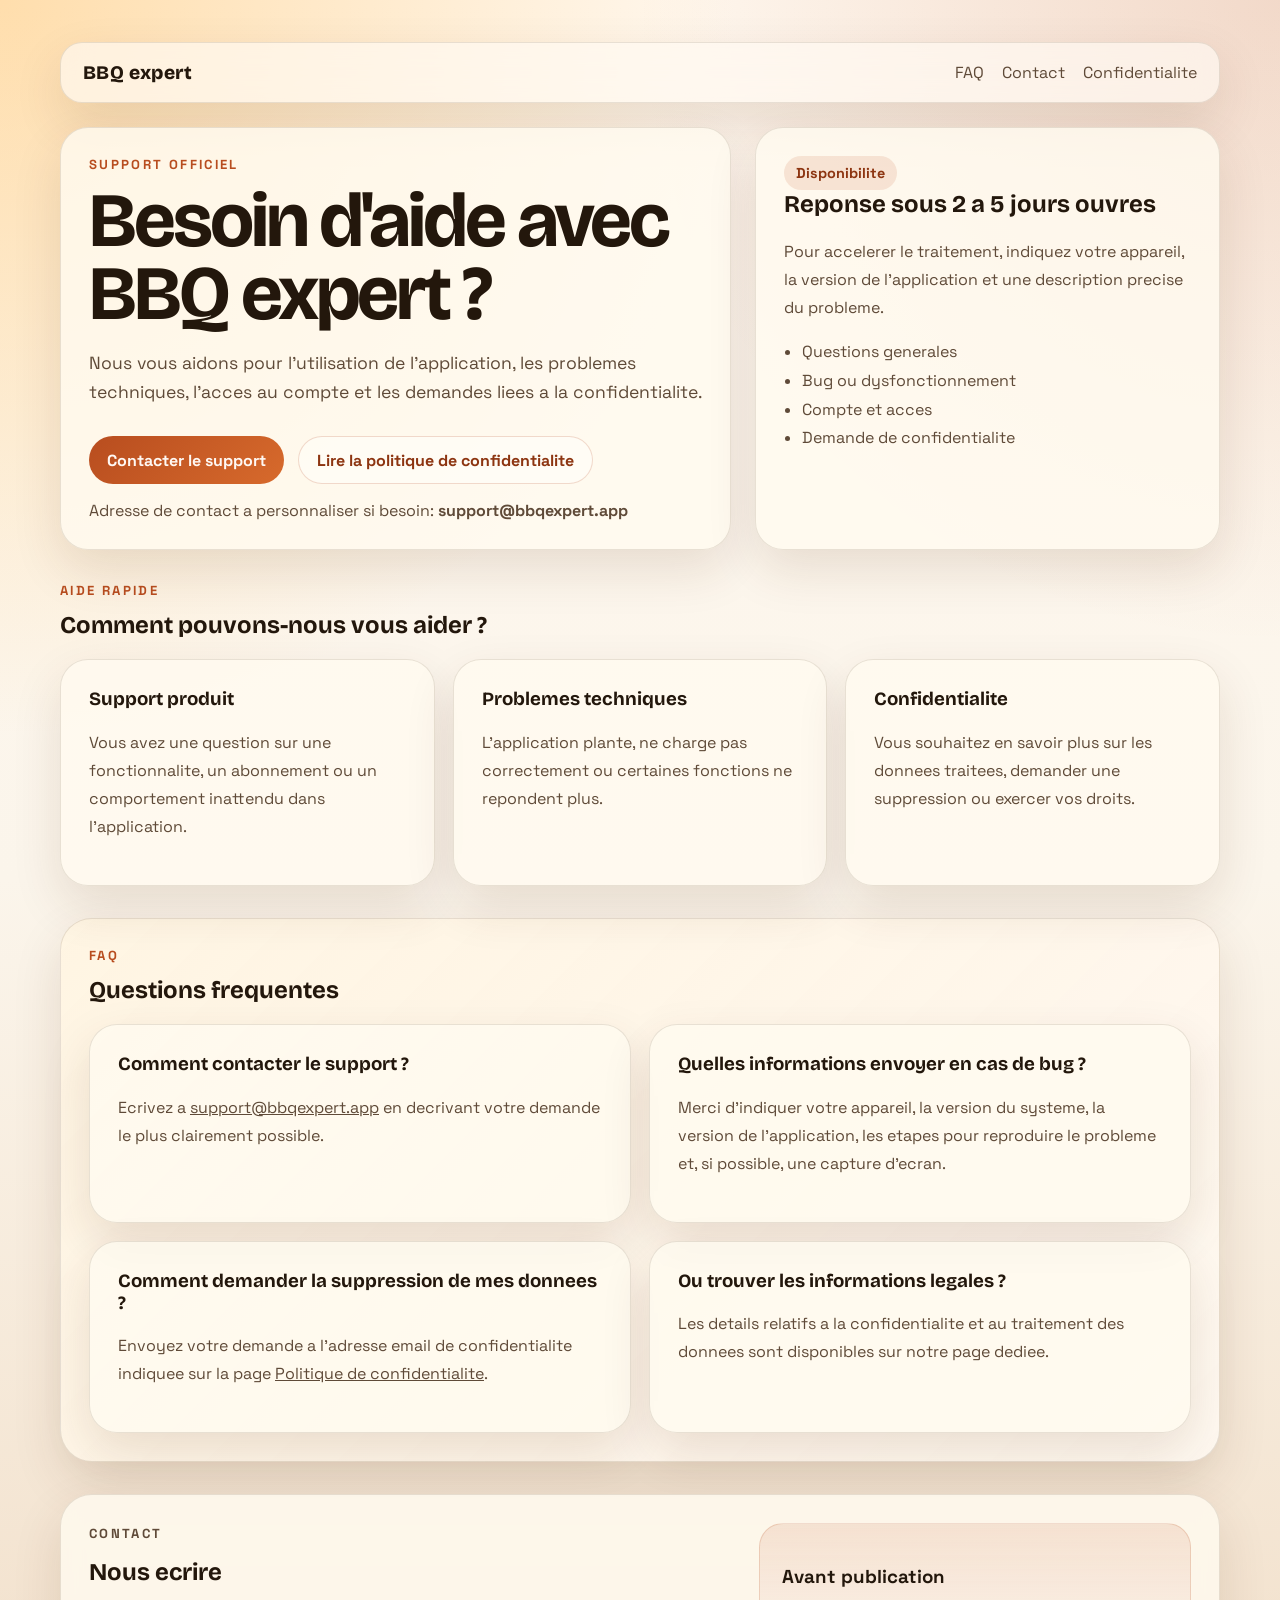
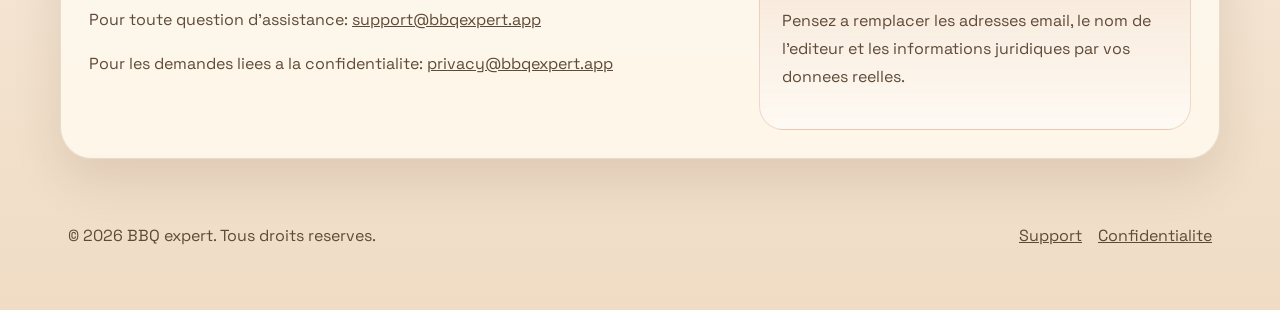
==== index.html @ 15db12ca "Initial BBQ expert support site" ====
<!DOCTYPE html>
<html lang="fr">
  <head>
    <meta charset="UTF-8" />
    <meta name="viewport" content="width=device-width, initial-scale=1.0" />
    <title>BBQ expert | Support</title>
    <meta
      name="description"
      content="Centre de support officiel de BBQ expert. Retrouvez l'aide, les questions fréquentes et les contacts utiles."
    />
    <link rel="preconnect" href="https://fonts.googleapis.com" />
    <link rel="preconnect" href="https://fonts.gstatic.com" crossorigin />
    <link
      href="https://fonts.googleapis.com/css2?family=Bricolage+Grotesque:wght@400;500;700;800&family=Space+Grotesk:wght@400;500;700&display=swap"
      rel="stylesheet"
    />
    <link rel="stylesheet" href="assets/styles.css" />
  </head>
  <body>
    <div class="site-shell">
      <header class="hero">
        <nav class="topbar">
          <a class="brand" href="index.html">BBQ expert</a>
          <div class="nav-links">
            <a href="#faq">FAQ</a>
            <a href="#contact">Contact</a>
            <a href="privacy.html">Confidentialite</a>
          </div>
        </nav>

        <div class="hero-grid">
          <section class="hero-copy">
            <p class="eyebrow">Support officiel</p>
            <h1>Besoin d'aide avec BBQ expert ?</h1>
            <p class="lead">
              Nous vous aidons pour l'utilisation de l'application, les problemes
              techniques, l'acces au compte et les demandes liees a la
              confidentialite.
            </p>
            <div class="hero-actions">
              <a class="button button-primary" href="mailto:support@bbqexpert.app"
                >Contacter le support</a
              >
              <a class="button button-secondary" href="privacy.html"
                >Lire la politique de confidentialite</a
              >
            </div>
            <p class="meta-note">
              Adresse de contact a personnaliser si besoin:
              <strong>support@bbqexpert.app</strong>
            </p>
          </section>

          <aside class="hero-card">
            <div class="card-badge">Disponibilite</div>
            <h2>Reponse sous 2 a 5 jours ouvres</h2>
            <p>
              Pour accelerer le traitement, indiquez votre appareil, la version
              de l'application et une description precise du probleme.
            </p>
            <ul class="check-list">
              <li>Questions generales</li>
              <li>Bug ou dysfonctionnement</li>
              <li>Compte et acces</li>
              <li>Demande de confidentialite</li>
            </ul>
          </aside>
        </div>
      </header>

      <main>
        <section class="section">
          <div class="section-heading">
            <p class="eyebrow">Aide rapide</p>
            <h2>Comment pouvons-nous vous aider ?</h2>
          </div>

          <div class="support-grid">
            <article class="info-card">
              <h3>Support produit</h3>
              <p>
                Vous avez une question sur une fonctionnalite, un abonnement ou
                un comportement inattendu dans l'application.
              </p>
            </article>
            <article class="info-card">
              <h3>Problemes techniques</h3>
              <p>
                L'application plante, ne charge pas correctement ou certaines
                fonctions ne repondent plus.
              </p>
            </article>
            <article class="info-card">
              <h3>Confidentialite</h3>
              <p>
                Vous souhaitez en savoir plus sur les donnees traitees, demander
                une suppression ou exercer vos droits.
              </p>
            </article>
          </div>
        </section>

        <section class="section section-accent" id="faq">
          <div class="section-heading">
            <p class="eyebrow">FAQ</p>
            <h2>Questions frequentes</h2>
          </div>

          <div class="faq-list">
            <article class="faq-item">
              <h3>Comment contacter le support ?</h3>
              <p>
                Ecrivez a
                <a href="mailto:support@bbqexpert.app">support@bbqexpert.app</a>
                en decrivant votre demande le plus clairement possible.
              </p>
            </article>
            <article class="faq-item">
              <h3>Quelles informations envoyer en cas de bug ?</h3>
              <p>
                Merci d'indiquer votre appareil, la version du systeme,
                la version de l'application, les etapes pour reproduire le
                probleme et, si possible, une capture d'ecran.
              </p>
            </article>
            <article class="faq-item">
              <h3>Comment demander la suppression de mes donnees ?</h3>
              <p>
                Envoyez votre demande a l'adresse email de confidentialite
                indiquee sur la page
                <a href="privacy.html">Politique de confidentialite</a>.
              </p>
            </article>
            <article class="faq-item">
              <h3>Ou trouver les informations legales ?</h3>
              <p>
                Les details relatifs a la confidentialite et au traitement des
                donnees sont disponibles sur notre page dediee.
              </p>
            </article>
          </div>
        </section>

        <section class="section" id="contact">
          <div class="contact-panel">
            <div>
              <p class="eyebrow">Contact</p>
              <h2>Nous ecrire</h2>
              <p>
                Pour toute question d'assistance:
                <a href="mailto:support@bbqexpert.app">support@bbqexpert.app</a>
              </p>
              <p>
                Pour les demandes liees a la confidentialite:
                <a href="mailto:privacy@bbqexpert.app">privacy@bbqexpert.app</a>
              </p>
            </div>
            <div class="contact-card">
              <h3>Avant publication</h3>
              <p>
                Pensez a remplacer les adresses email, le nom de l'editeur et les
                informations juridiques par vos donnees reelles.
              </p>
            </div>
          </div>
        </section>
      </main>

      <footer class="footer">
        <p>© 2026 BBQ expert. Tous droits reserves.</p>
        <div class="footer-links">
          <a href="index.html">Support</a>
          <a href="privacy.html">Confidentialite</a>
        </div>
      </footer>
    </div>
  </body>
</html>
---- assets/styles.css ----
:root {
  --bg: #fbf5eb;
  --bg-soft: #f3e5cf;
  --surface: rgba(255, 250, 240, 0.82);
  --surface-strong: #fffaf2;
  --ink: #23170c;
  --ink-soft: #5f4a38;
  --accent: #b84d1f;
  --accent-strong: #8d3511;
  --line: rgba(70, 42, 20, 0.12);
  --shadow: 0 20px 50px rgba(82, 40, 10, 0.12);
}

* {
  box-sizing: border-box;
}

html {
  scroll-behavior: smooth;
}

body {
  margin: 0;
  min-height: 100vh;
  font-family: "Space Grotesk", sans-serif;
  color: var(--ink);
  background:
    radial-gradient(circle at top left, rgba(255, 190, 92, 0.45), transparent 32%),
    radial-gradient(circle at top right, rgba(184, 77, 31, 0.18), transparent 28%),
    linear-gradient(180deg, #fff8ef 0%, var(--bg) 46%, #f0dcc5 100%);
}

a {
  color: inherit;
}

.site-shell {
  width: min(1160px, calc(100% - 32px));
  margin: 0 auto;
  padding: 24px 0 48px;
}

.topbar {
  display: flex;
  align-items: center;
  justify-content: space-between;
  gap: 20px;
  padding: 18px 22px;
  border: 1px solid var(--line);
  border-radius: 22px;
  background: rgba(255, 250, 242, 0.68);
  backdrop-filter: blur(14px);
  box-shadow: var(--shadow);
}

.brand {
  font-family: "Bricolage Grotesque", sans-serif;
  font-size: 1.2rem;
  font-weight: 800;
  letter-spacing: 0.02em;
  text-decoration: none;
}

.nav-links {
  display: flex;
  flex-wrap: wrap;
  gap: 18px;
}

.nav-links a {
  text-decoration: none;
  color: var(--ink-soft);
}

.hero,
.page-header {
  padding-top: 18px;
}

.hero-grid,
.page-heading,
.policy-layout,
.contact-panel,
.support-grid,
.faq-list {
  animation: rise 0.7s ease both;
}

.hero-grid {
  display: grid;
  grid-template-columns: 1.3fr 0.9fr;
  gap: 24px;
  margin-top: 24px;
}

.hero-copy,
.hero-card,
.page-heading,
.policy-summary,
.policy-block,
.contact-panel,
.info-card,
.faq-item {
  border: 1px solid var(--line);
  background: var(--surface);
  backdrop-filter: blur(10px);
  box-shadow: var(--shadow);
}

.hero-copy,
.hero-card,
.page-heading,
.policy-summary,
.policy-block,
.info-card,
.faq-item {
  border-radius: 28px;
  padding: 28px;
}

.hero-copy h1,
.page-heading h1 {
  margin: 0;
  font-family: "Bricolage Grotesque", sans-serif;
  font-size: clamp(2.7rem, 6vw, 5.5rem);
  line-height: 0.95;
  letter-spacing: -0.04em;
}

.hero-card h2,
.section-heading h2,
.contact-panel h2,
.policy-summary h2,
.policy-block h2 {
  margin-top: 0;
  font-family: "Bricolage Grotesque", sans-serif;
}

.lead {
  max-width: 62ch;
  font-size: 1.1rem;
  line-height: 1.7;
  color: var(--ink-soft);
}

.eyebrow {
  margin: 0 0 12px;
  font-size: 0.82rem;
  font-weight: 700;
  letter-spacing: 0.18em;
  text-transform: uppercase;
  color: var(--accent);
}

.hero-actions {
  display: flex;
  flex-wrap: wrap;
  gap: 14px;
  margin: 28px 0 16px;
}

.button {
  display: inline-flex;
  align-items: center;
  justify-content: center;
  min-height: 48px;
  padding: 0 18px;
  border-radius: 999px;
  text-decoration: none;
  font-weight: 700;
}

.button-primary {
  background: linear-gradient(135deg, var(--accent) 0%, #d76a2c 100%);
  color: #fff8f3;
}

.button-secondary {
  border: 1px solid rgba(184, 77, 31, 0.2);
  background: rgba(255, 255, 255, 0.4);
  color: var(--accent-strong);
}

.meta-note {
  margin: 0;
  color: var(--ink-soft);
}

.card-badge {
  display: inline-flex;
  padding: 8px 12px;
  border-radius: 999px;
  background: rgba(184, 77, 31, 0.12);
  color: var(--accent-strong);
  font-size: 0.9rem;
  font-weight: 700;
}

.check-list {
  padding-left: 18px;
  color: var(--ink-soft);
  line-height: 1.8;
}

.section {
  margin-top: 32px;
}

.section-heading {
  margin-bottom: 18px;
}

.support-grid {
  display: grid;
  grid-template-columns: repeat(3, minmax(0, 1fr));
  gap: 18px;
}

.info-card h3,
.faq-item h3 {
  margin-top: 0;
  font-family: "Bricolage Grotesque", sans-serif;
}

.section-accent {
  padding: 28px;
  border: 1px solid var(--line);
  border-radius: 32px;
  background:
    linear-gradient(135deg, rgba(255, 244, 223, 0.82), rgba(255, 248, 240, 0.92)),
    var(--surface-strong);
  box-shadow: var(--shadow);
}

.faq-list {
  display: grid;
  grid-template-columns: repeat(2, minmax(0, 1fr));
  gap: 18px;
}

.contact-panel {
  display: grid;
  grid-template-columns: 1.2fr 0.8fr;
  gap: 22px;
  padding: 28px;
  border-radius: 32px;
}

.contact-card {
  align-self: stretch;
  padding: 22px;
  border-radius: 24px;
  background: linear-gradient(180deg, rgba(184, 77, 31, 0.12), rgba(255, 255, 255, 0.45));
  border: 1px solid rgba(184, 77, 31, 0.18);
}

.page-heading {
  margin-top: 24px;
}

.policy-layout {
  display: grid;
  grid-template-columns: 320px 1fr;
  gap: 22px;
  margin-top: 28px;
}

.policy-summary {
  align-self: start;
  position: sticky;
  top: 20px;
}

.policy-content {
  display: grid;
  gap: 18px;
}

.policy-block p,
.policy-block li,
.faq-item p,
.info-card p,
.hero-card p,
.contact-panel p {
  color: var(--ink-soft);
  line-height: 1.75;
}

.policy-block ul {
  padding-left: 18px;
}

.footer {
  display: flex;
  align-items: center;
  justify-content: space-between;
  gap: 16px;
  margin-top: 32px;
  padding: 18px 8px 0;
  color: var(--ink-soft);
}

.footer-links {
  display: flex;
  gap: 16px;
}

@keyframes rise {
  from {
    opacity: 0;
    transform: translateY(20px);
  }
  to {
    opacity: 1;
    transform: translateY(0);
  }
}

@media (max-width: 900px) {
  .hero-grid,
  .support-grid,
  .faq-list,
  .contact-panel,
  .policy-layout {
    grid-template-columns: 1fr;
  }

  .policy-summary {
    position: static;
  }
}

@media (max-width: 680px) {
  .site-shell {
    width: min(100% - 20px, 1160px);
    padding-top: 14px;
  }

  .topbar,
  .hero-copy,
  .hero-card,
  .page-heading,
  .policy-summary,
  .policy-block,
  .info-card,
  .faq-item,
  .contact-panel,
  .section-accent {
    border-radius: 22px;
    padding: 22px;
  }

  .topbar,
  .footer {
    flex-direction: column;
    align-items: flex-start;
  }

  .nav-links,
  .footer-links,
  .hero-actions {
    width: 100%;
  }
}
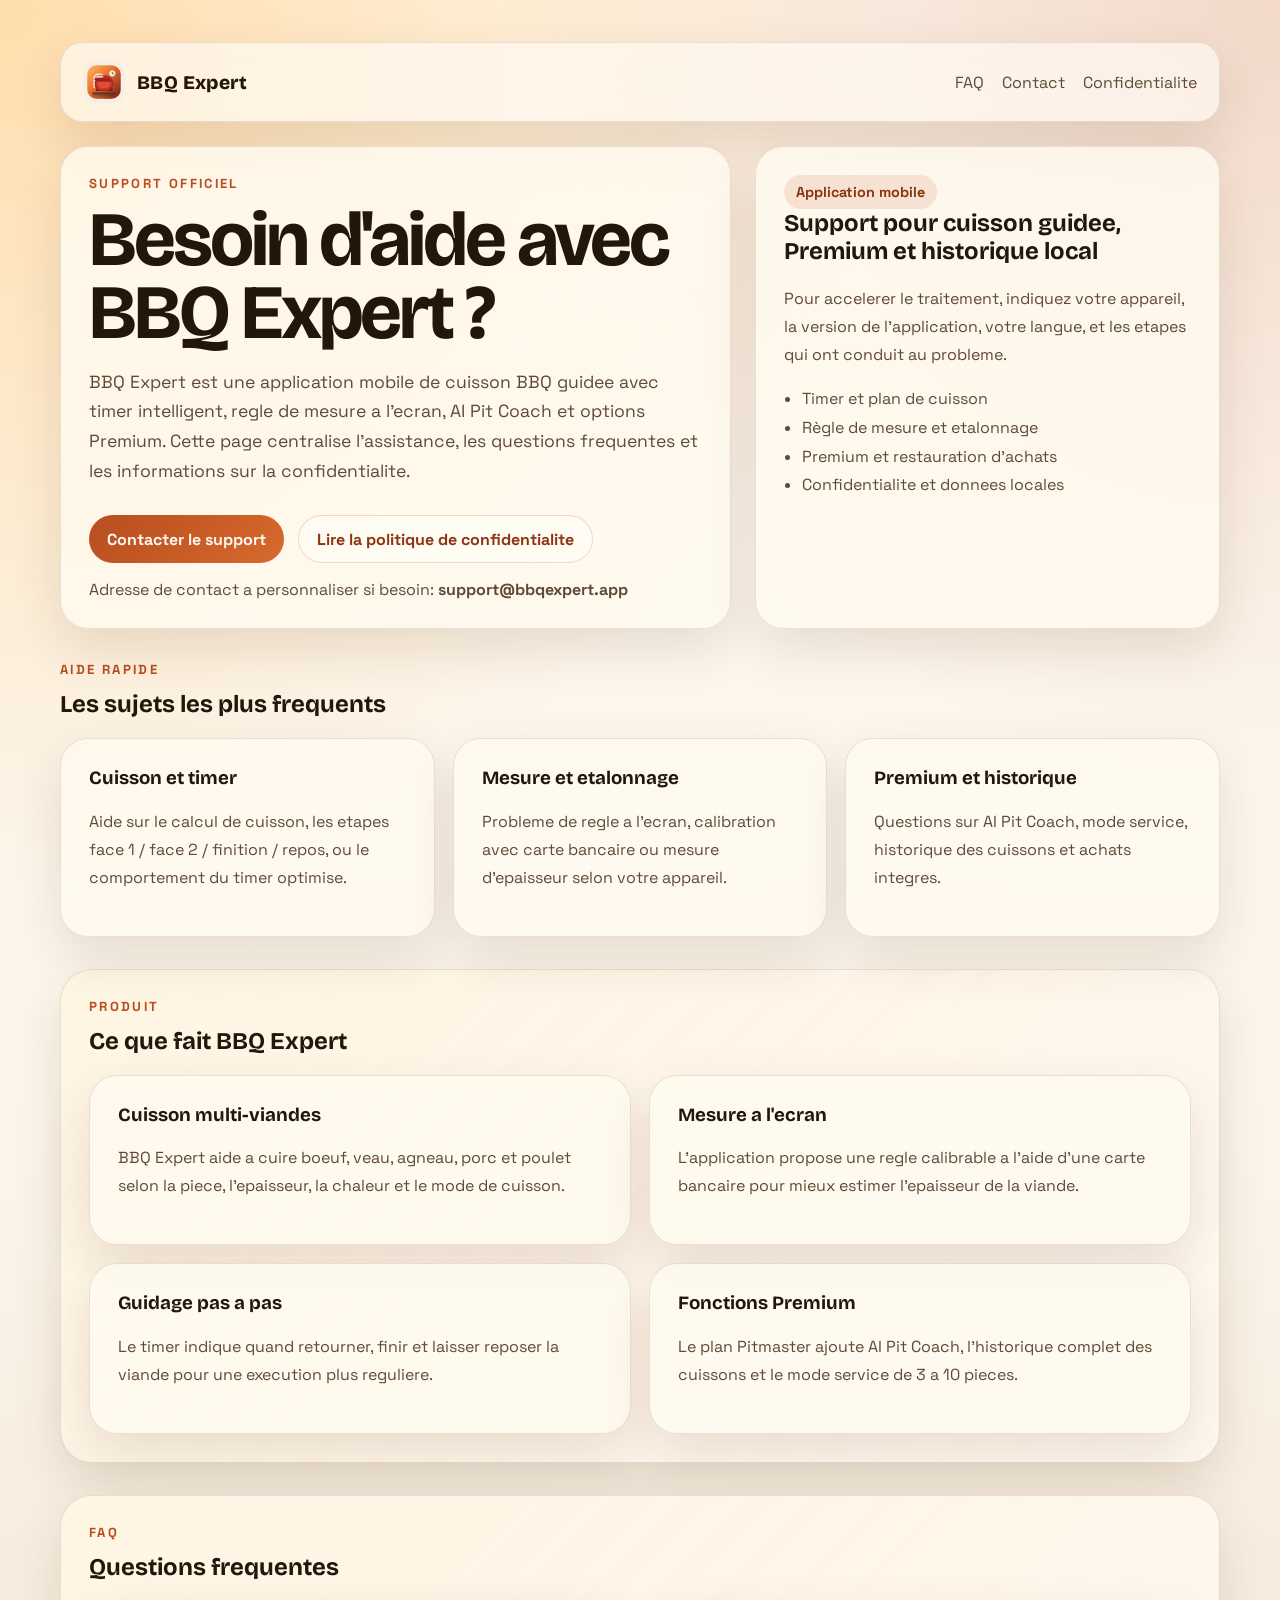
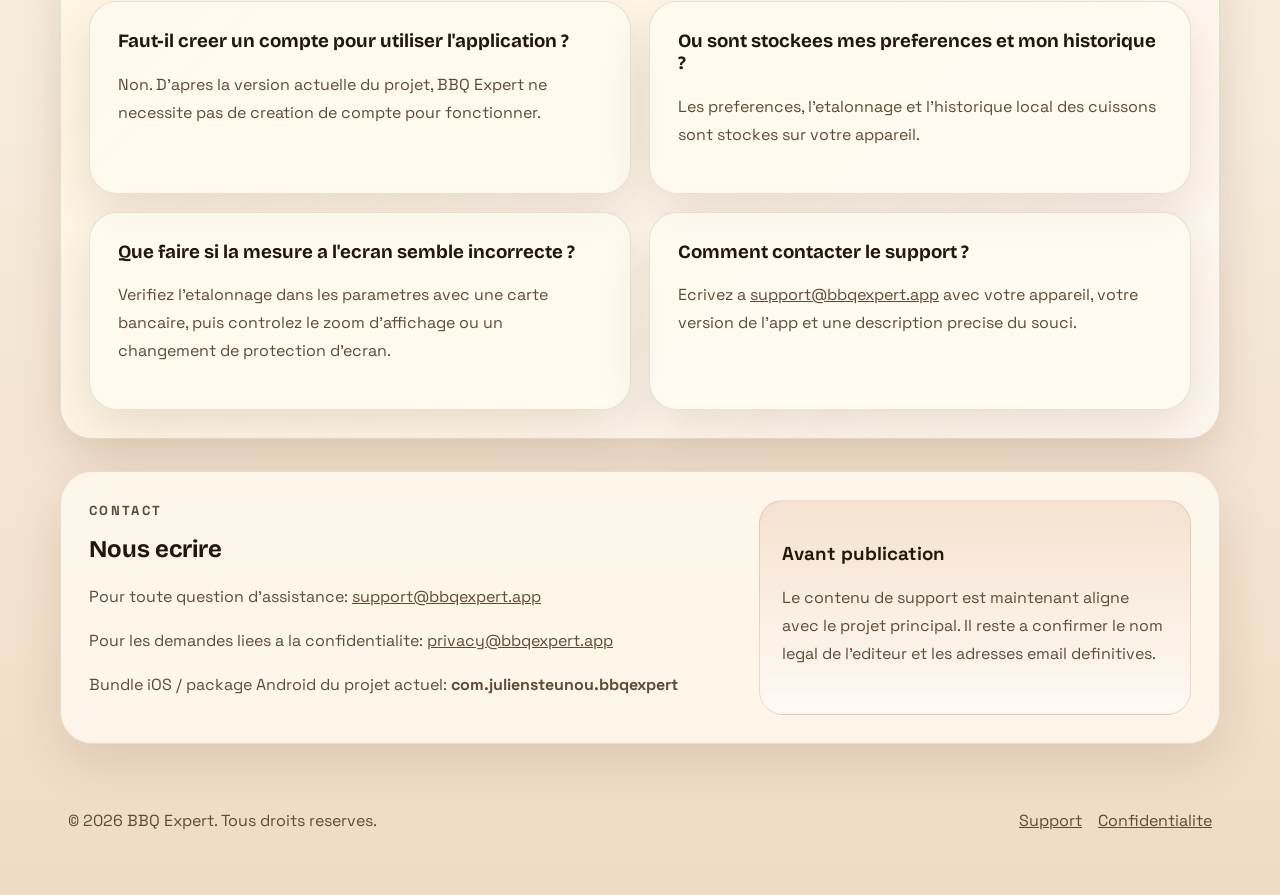
==== commit 2b26f302: "1er" ====
--- a/index.html
+++ b/index.html
@@ -3,10 +3,10 @@
   <head>
     <meta charset="UTF-8" />
     <meta name="viewport" content="width=device-width, initial-scale=1.0" />
-    <title>BBQ expert | Support</title>
+    <title>BBQ Expert | Support</title>
     <meta
       name="description"
-      content="Centre de support officiel de BBQ expert. Retrouvez l'aide, les questions fréquentes et les contacts utiles."
+      content="Centre de support officiel de BBQ Expert, l'application mobile de cuisson BBQ guidee avec mesure d'epaisseur, timer intelligent et fonctions premium."
     />
     <link rel="preconnect" href="https://fonts.googleapis.com" />
     <link rel="preconnect" href="https://fonts.gstatic.com" crossorigin />
@@ -20,7 +20,10 @@
     <div class="site-shell">
       <header class="hero">
         <nav class="topbar">
-          <a class="brand" href="index.html">BBQ expert</a>
+          <a class="brand" href="index.html">
+            <img src="assets/icon-bbq-expert.svg" alt="" />
+            <span>BBQ Expert</span>
+          </a>
           <div class="nav-links">
             <a href="#faq">FAQ</a>
             <a href="#contact">Contact</a>
@@ -31,11 +34,12 @@
         <div class="hero-grid">
           <section class="hero-copy">
             <p class="eyebrow">Support officiel</p>
-            <h1>Besoin d'aide avec BBQ expert ?</h1>
+            <h1>Besoin d'aide avec BBQ Expert ?</h1>
             <p class="lead">
-              Nous vous aidons pour l'utilisation de l'application, les problemes
-              techniques, l'acces au compte et les demandes liees a la
-              confidentialite.
+              BBQ Expert est une application mobile de cuisson BBQ guidee avec
+              timer intelligent, regle de mesure a l'ecran, AI Pit Coach et
+              options Premium. Cette page centralise l'assistance, les questions
+              frequentes et les informations sur la confidentialite.
             </p>
             <div class="hero-actions">
               <a class="button button-primary" href="mailto:support@bbqexpert.app"
@@ -52,17 +56,18 @@
           </section>
 
           <aside class="hero-card">
-            <div class="card-badge">Disponibilite</div>
-            <h2>Reponse sous 2 a 5 jours ouvres</h2>
+            <div class="card-badge">Application mobile</div>
+            <h2>Support pour cuisson guidee, Premium et historique local</h2>
             <p>
               Pour accelerer le traitement, indiquez votre appareil, la version
-              de l'application et une description precise du probleme.
+              de l'application, votre langue, et les etapes qui ont conduit au
+              probleme.
             </p>
             <ul class="check-list">
-              <li>Questions generales</li>
-              <li>Bug ou dysfonctionnement</li>
-              <li>Compte et acces</li>
-              <li>Demande de confidentialite</li>
+              <li>Timer et plan de cuisson</li>
+              <li>Règle de mesure et etalonnage</li>
+              <li>Premium et restauration d'achats</li>
+              <li>Confidentialite et donnees locales</li>
             </ul>
           </aside>
         </div>
@@ -72,29 +77,67 @@
         <section class="section">
           <div class="section-heading">
             <p class="eyebrow">Aide rapide</p>
-            <h2>Comment pouvons-nous vous aider ?</h2>
+            <h2>Les sujets les plus frequents</h2>
           </div>
 
           <div class="support-grid">
             <article class="info-card">
-              <h3>Support produit</h3>
-              <p>
-                Vous avez une question sur une fonctionnalite, un abonnement ou
-                un comportement inattendu dans l'application.
+              <h3>Cuisson et timer</h3>
+              <p>
+                Aide sur le calcul de cuisson, les etapes face 1 / face 2 /
+                finition / repos, ou le comportement du timer optimise.
               </p>
             </article>
             <article class="info-card">
-              <h3>Problemes techniques</h3>
-              <p>
-                L'application plante, ne charge pas correctement ou certaines
-                fonctions ne repondent plus.
+              <h3>Mesure et etalonnage</h3>
+              <p>
+                Probleme de regle a l'ecran, calibration avec carte bancaire ou
+                mesure d'epaisseur selon votre appareil.
               </p>
             </article>
             <article class="info-card">
-              <h3>Confidentialite</h3>
-              <p>
-                Vous souhaitez en savoir plus sur les donnees traitees, demander
-                une suppression ou exercer vos droits.
+              <h3>Premium et historique</h3>
+              <p>
+                Questions sur AI Pit Coach, mode service, historique des
+                cuissons et achats integres.
+              </p>
+            </article>
+          </div>
+        </section>
+
+        <section class="section section-accent">
+          <div class="section-heading">
+            <p class="eyebrow">Produit</p>
+            <h2>Ce que fait BBQ Expert</h2>
+          </div>
+
+          <div class="faq-list">
+            <article class="faq-item">
+              <h3>Cuisson multi-viandes</h3>
+              <p>
+                BBQ Expert aide a cuire boeuf, veau, agneau, porc et poulet selon
+                la piece, l'epaisseur, la chaleur et le mode de cuisson.
+              </p>
+            </article>
+            <article class="faq-item">
+              <h3>Mesure a l'ecran</h3>
+              <p>
+                L'application propose une regle calibrable a l'aide d'une carte
+                bancaire pour mieux estimer l'epaisseur de la viande.
+              </p>
+            </article>
+            <article class="faq-item">
+              <h3>Guidage pas a pas</h3>
+              <p>
+                Le timer indique quand retourner, finir et laisser reposer la
+                viande pour une execution plus reguliere.
+              </p>
+            </article>
+            <article class="faq-item">
+              <h3>Fonctions Premium</h3>
+              <p>
+                Le plan Pitmaster ajoute AI Pit Coach, l'historique complet des
+                cuissons et le mode service de 3 a 10 pieces.
               </p>
             </article>
           </div>
@@ -108,34 +151,34 @@
 
           <div class="faq-list">
             <article class="faq-item">
+              <h3>Faut-il creer un compte pour utiliser l'application ?</h3>
+              <p>
+                Non. D'apres la version actuelle du projet, BBQ Expert ne
+                necessite pas de creation de compte pour fonctionner.
+              </p>
+            </article>
+            <article class="faq-item">
+              <h3>Ou sont stockees mes preferences et mon historique ?</h3>
+              <p>
+                Les preferences, l'etalonnage et l'historique local des
+                cuissons sont stockes sur votre appareil.
+              </p>
+            </article>
+            <article class="faq-item">
+              <h3>Que faire si la mesure a l'ecran semble incorrecte ?</h3>
+              <p>
+                Verifiez l'etalonnage dans les parametres avec une carte
+                bancaire, puis controlez le zoom d'affichage ou un changement de
+                protection d'ecran.
+              </p>
+            </article>
+            <article class="faq-item">
               <h3>Comment contacter le support ?</h3>
               <p>
                 Ecrivez a
                 <a href="mailto:support@bbqexpert.app">support@bbqexpert.app</a>
-                en decrivant votre demande le plus clairement possible.
-              </p>
-            </article>
-            <article class="faq-item">
-              <h3>Quelles informations envoyer en cas de bug ?</h3>
-              <p>
-                Merci d'indiquer votre appareil, la version du systeme,
-                la version de l'application, les etapes pour reproduire le
-                probleme et, si possible, une capture d'ecran.
-              </p>
-            </article>
-            <article class="faq-item">
-              <h3>Comment demander la suppression de mes donnees ?</h3>
-              <p>
-                Envoyez votre demande a l'adresse email de confidentialite
-                indiquee sur la page
-                <a href="privacy.html">Politique de confidentialite</a>.
-              </p>
-            </article>
-            <article class="faq-item">
-              <h3>Ou trouver les informations legales ?</h3>
-              <p>
-                Les details relatifs a la confidentialite et au traitement des
-                donnees sont disponibles sur notre page dediee.
+                avec votre appareil, votre version de l'app et une description
+                precise du souci.
               </p>
             </article>
           </div>
@@ -154,12 +197,17 @@
                 Pour les demandes liees a la confidentialite:
                 <a href="mailto:privacy@bbqexpert.app">privacy@bbqexpert.app</a>
               </p>
+              <p>
+                Bundle iOS / package Android du projet actuel:
+                <strong>com.juliensteunou.bbqexpert</strong>
+              </p>
             </div>
             <div class="contact-card">
               <h3>Avant publication</h3>
               <p>
-                Pensez a remplacer les adresses email, le nom de l'editeur et les
-                informations juridiques par vos donnees reelles.
+                Le contenu de support est maintenant aligne avec le projet
+                principal. Il reste a confirmer le nom legal de l'editeur et les
+                adresses email definitives.
               </p>
             </div>
           </div>
@@ -167,7 +215,7 @@
       </main>
 
       <footer class="footer">
-        <p>© 2026 BBQ expert. Tous droits reserves.</p>
+        <p>© 2026 BBQ Expert. Tous droits reserves.</p>
         <div class="footer-links">
           <a href="index.html">Support</a>
           <a href="privacy.html">Confidentialite</a>
--- a/assets/styles.css
+++ b/assets/styles.css
@@ -54,11 +54,21 @@
 }
 
 .brand {
+  display: inline-flex;
+  align-items: center;
+  gap: 12px;
   font-family: "Bricolage Grotesque", sans-serif;
   font-size: 1.2rem;
   font-weight: 800;
   letter-spacing: 0.02em;
   text-decoration: none;
+}
+
+.brand img {
+  width: 42px;
+  height: 42px;
+  border-radius: 12px;
+  flex: 0 0 auto;
 }
 
 .nav-links {
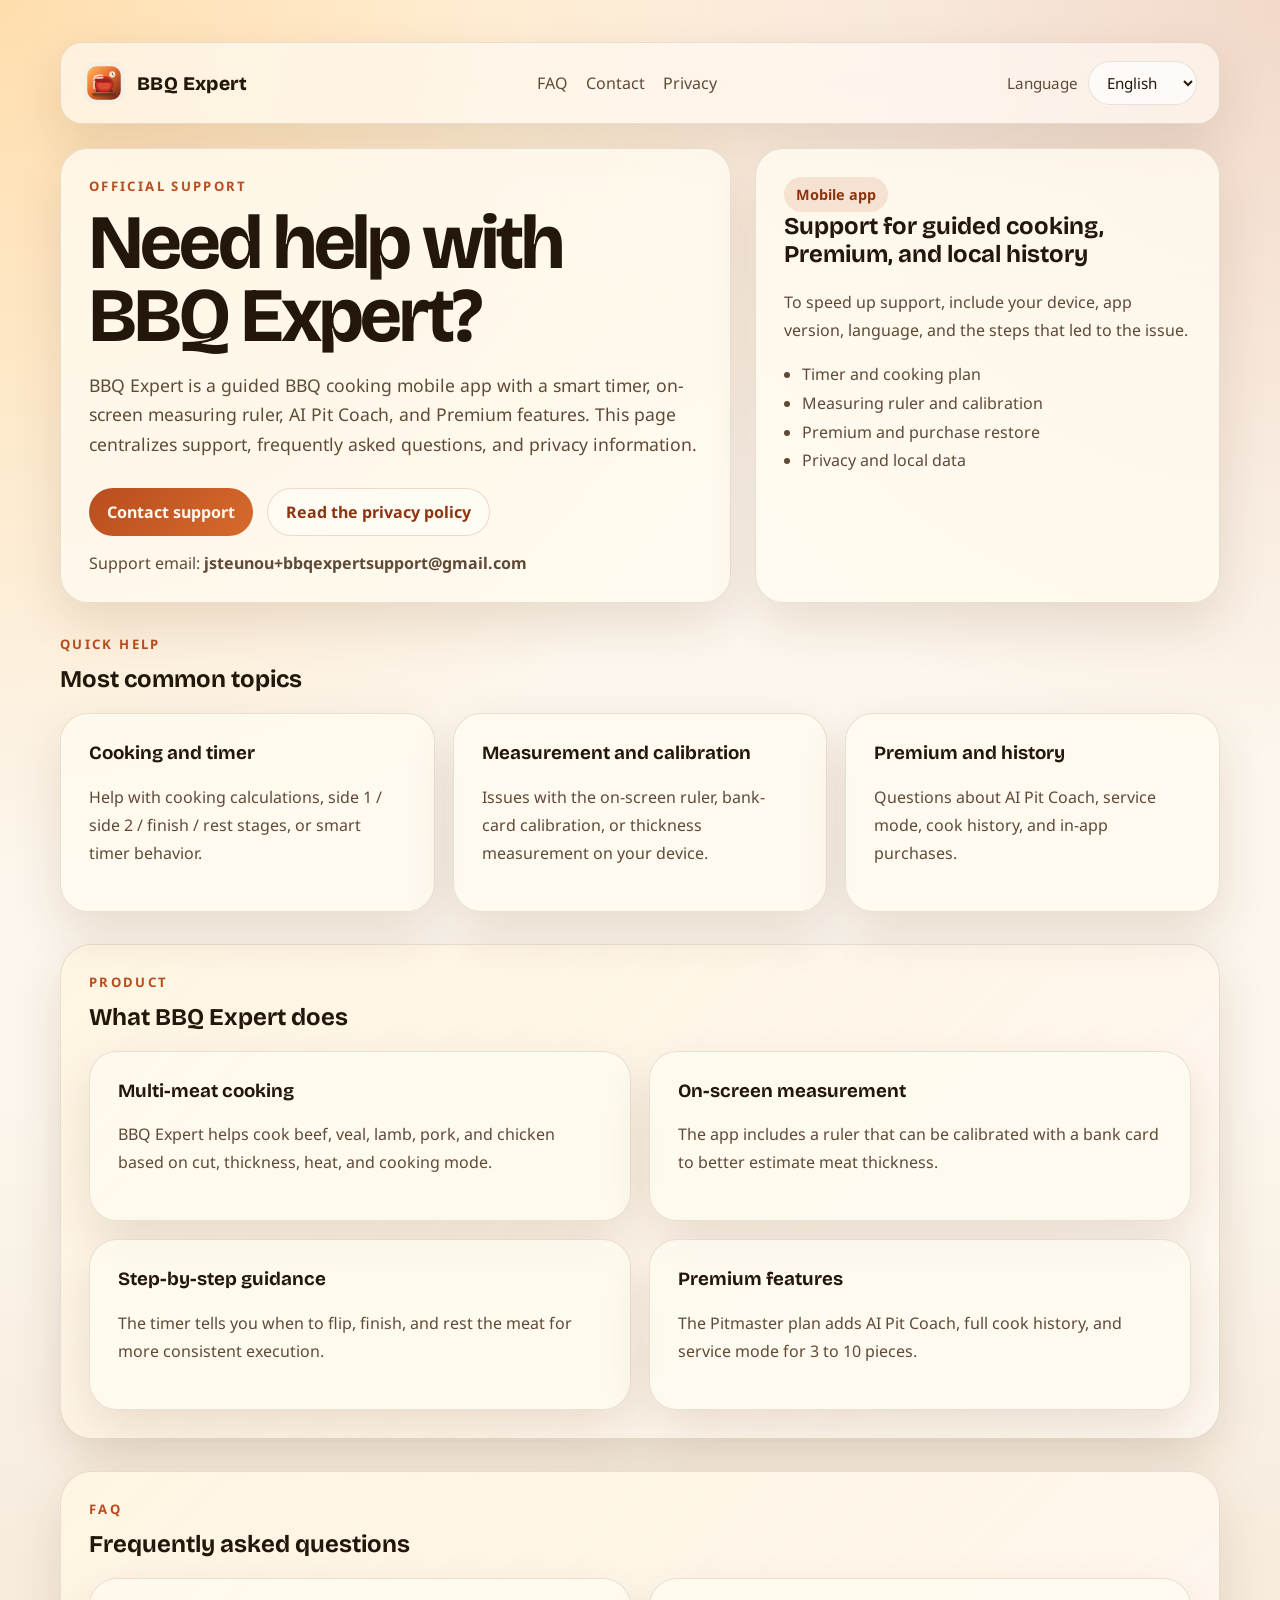
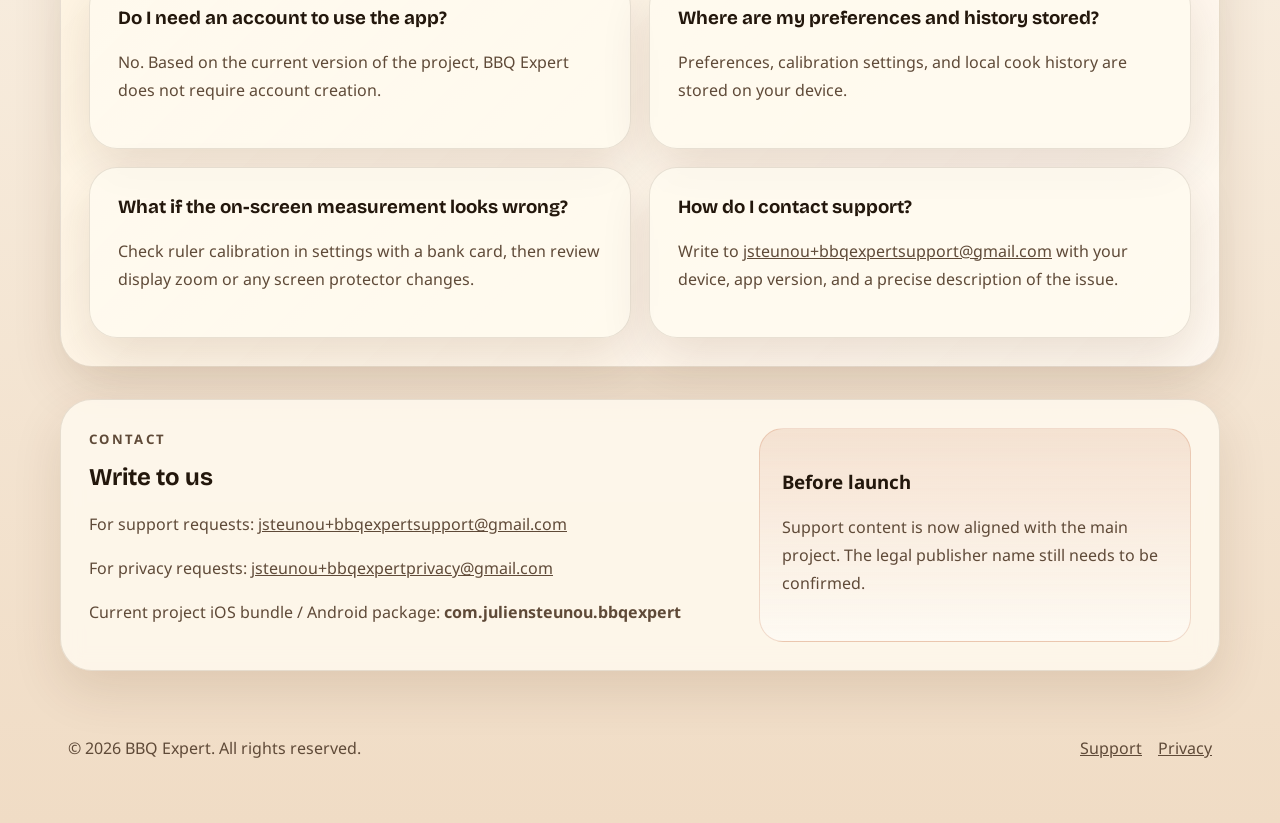
==== commit 6e79992d: "multilingue" ====
--- a/index.html
+++ b/index.html
@@ -6,17 +6,17 @@
     <title>BBQ Expert | Support</title>
     <meta
       name="description"
-      content="Centre de support officiel de BBQ Expert, l'application mobile de cuisson BBQ guidee avec mesure d'epaisseur, timer intelligent et fonctions premium."
+      content="Centre de support officiel de BBQ Expert, l'application mobile de cuisson BBQ guidée avec mesure d'épaisseur, timer intelligent et fonctions premium."
     />
     <link rel="preconnect" href="https://fonts.googleapis.com" />
     <link rel="preconnect" href="https://fonts.gstatic.com" crossorigin />
     <link
-      href="https://fonts.googleapis.com/css2?family=Bricolage+Grotesque:wght@400;500;700;800&family=Space+Grotesk:wght@400;500;700&display=swap"
+      href="https://fonts.googleapis.com/css2?family=Bricolage+Grotesque:wght@400;500;700;800&family=Noto+Sans:wght@400;500;700&display=swap"
       rel="stylesheet"
     />
     <link rel="stylesheet" href="assets/styles.css" />
   </head>
-  <body>
+  <body data-page="support">
     <div class="site-shell">
       <header class="hero">
         <nav class="topbar">
@@ -25,49 +25,68 @@
             <span>BBQ Expert</span>
           </a>
           <div class="nav-links">
-            <a href="#faq">FAQ</a>
-            <a href="#contact">Contact</a>
-            <a href="privacy.html">Confidentialite</a>
-          </div>
+            <a href="#faq" data-i18n="navFaq">FAQ</a>
+            <a href="#contact" data-i18n="navContact">Contact</a>
+            <a href="privacy.html" data-i18n="navPrivacy">Confidentialité</a>
+          </div>
+          <label class="language-switcher">
+            <span data-i18n="languageLabel">Langue</span>
+            <select id="language-select" aria-label="Language selector">
+              <option value="fr">Français</option>
+              <option value="en">English</option>
+              <option value="it">Italiano</option>
+              <option value="es">Español</option>
+              <option value="de">Deutsch</option>
+              <option value="zh">中文</option>
+            </select>
+          </label>
         </nav>
 
         <div class="hero-grid">
           <section class="hero-copy">
-            <p class="eyebrow">Support officiel</p>
-            <h1>Besoin d'aide avec BBQ Expert ?</h1>
-            <p class="lead">
-              BBQ Expert est une application mobile de cuisson BBQ guidee avec
-              timer intelligent, regle de mesure a l'ecran, AI Pit Coach et
+            <p class="eyebrow" data-i18n="heroEyebrow">Support officiel</p>
+            <h1 data-i18n="heroTitle">Besoin d'aide avec BBQ Expert ?</h1>
+            <p class="lead" data-i18n="heroLead">
+              BBQ Expert est une application mobile de cuisson BBQ guidée avec
+              timer intelligent, règle de mesure à l'écran, AI Pit Coach et
               options Premium. Cette page centralise l'assistance, les questions
-              frequentes et les informations sur la confidentialite.
+              fréquentes et les informations sur la confidentialité.
             </p>
             <div class="hero-actions">
-              <a class="button button-primary" href="mailto:support@bbqexpert.app"
+              <a
+                class="button button-primary"
+                href="mailto:jsteunou+bbqexpertsupport@gmail.com"
+                data-i18n="heroSupportCta"
                 >Contacter le support</a
               >
-              <a class="button button-secondary" href="privacy.html"
-                >Lire la politique de confidentialite</a
+              <a
+                class="button button-secondary"
+                href="privacy.html"
+                data-i18n="heroPrivacyCta"
+                >Lire la politique de confidentialité</a
               >
             </div>
             <p class="meta-note">
-              Adresse de contact a personnaliser si besoin:
-              <strong>support@bbqexpert.app</strong>
+              <span data-i18n="supportEmailLabel">Adresse de support :</span>
+              <strong>jsteunou+bbqexpertsupport@gmail.com</strong>
             </p>
           </section>
 
           <aside class="hero-card">
-            <div class="card-badge">Application mobile</div>
-            <h2>Support pour cuisson guidee, Premium et historique local</h2>
-            <p>
-              Pour accelerer le traitement, indiquez votre appareil, la version
-              de l'application, votre langue, et les etapes qui ont conduit au
-              probleme.
+            <div class="card-badge" data-i18n="heroCardBadge">Application mobile</div>
+            <h2 data-i18n="heroCardTitle">
+              Support pour cuisson guidée, Premium et historique local
+            </h2>
+            <p data-i18n="heroCardBody">
+              Pour accélérer le traitement, indiquez votre appareil, la version
+              de l'application, votre langue, et les étapes qui ont conduit au
+              problème.
             </p>
             <ul class="check-list">
-              <li>Timer et plan de cuisson</li>
-              <li>Règle de mesure et etalonnage</li>
-              <li>Premium et restauration d'achats</li>
-              <li>Confidentialite et donnees locales</li>
+              <li data-i18n="heroList1">Timer et plan de cuisson</li>
+              <li data-i18n="heroList2">Règle de mesure et étalonnage</li>
+              <li data-i18n="heroList3">Premium et restauration d'achats</li>
+              <li data-i18n="heroList4">Confidentialité et données locales</li>
             </ul>
           </aside>
         </div>
@@ -76,30 +95,30 @@
       <main>
         <section class="section">
           <div class="section-heading">
-            <p class="eyebrow">Aide rapide</p>
-            <h2>Les sujets les plus frequents</h2>
+            <p class="eyebrow" data-i18n="quickEyebrow">Aide rapide</p>
+            <h2 data-i18n="quickTitle">Les sujets les plus fréquents</h2>
           </div>
 
           <div class="support-grid">
             <article class="info-card">
-              <h3>Cuisson et timer</h3>
-              <p>
-                Aide sur le calcul de cuisson, les etapes face 1 / face 2 /
-                finition / repos, ou le comportement du timer optimise.
+              <h3 data-i18n="quickCard1Title">Cuisson et timer</h3>
+              <p data-i18n="quickCard1Body">
+                Aide sur le calcul de cuisson, les étapes face 1 / face 2 /
+                finition / repos, ou le comportement du timer optimisé.
               </p>
             </article>
             <article class="info-card">
-              <h3>Mesure et etalonnage</h3>
-              <p>
-                Probleme de regle a l'ecran, calibration avec carte bancaire ou
-                mesure d'epaisseur selon votre appareil.
+              <h3 data-i18n="quickCard2Title">Mesure et étalonnage</h3>
+              <p data-i18n="quickCard2Body">
+                Problème de règle à l'écran, calibration avec carte bancaire ou
+                mesure d'épaisseur selon votre appareil.
               </p>
             </article>
             <article class="info-card">
-              <h3>Premium et historique</h3>
-              <p>
+              <h3 data-i18n="quickCard3Title">Premium et historique</h3>
+              <p data-i18n="quickCard3Body">
                 Questions sur AI Pit Coach, mode service, historique des
-                cuissons et achats integres.
+                cuissons et achats intégrés.
               </p>
             </article>
           </div>
@@ -107,37 +126,37 @@
 
         <section class="section section-accent">
           <div class="section-heading">
-            <p class="eyebrow">Produit</p>
-            <h2>Ce que fait BBQ Expert</h2>
+            <p class="eyebrow" data-i18n="productEyebrow">Produit</p>
+            <h2 data-i18n="productTitle">Ce que fait BBQ Expert</h2>
           </div>
 
           <div class="faq-list">
             <article class="faq-item">
-              <h3>Cuisson multi-viandes</h3>
-              <p>
-                BBQ Expert aide a cuire boeuf, veau, agneau, porc et poulet selon
-                la piece, l'epaisseur, la chaleur et le mode de cuisson.
-              </p>
-            </article>
-            <article class="faq-item">
-              <h3>Mesure a l'ecran</h3>
-              <p>
-                L'application propose une regle calibrable a l'aide d'une carte
-                bancaire pour mieux estimer l'epaisseur de la viande.
-              </p>
-            </article>
-            <article class="faq-item">
-              <h3>Guidage pas a pas</h3>
-              <p>
+              <h3 data-i18n="productCard1Title">Cuisson multi-viandes</h3>
+              <p data-i18n="productCard1Body">
+                BBQ Expert aide à cuire bœuf, veau, agneau, porc et poulet selon
+                la pièce, l'épaisseur, la chaleur et le mode de cuisson.
+              </p>
+            </article>
+            <article class="faq-item">
+              <h3 data-i18n="productCard2Title">Mesure à l'écran</h3>
+              <p data-i18n="productCard2Body">
+                L'application propose une règle calibrable à l'aide d'une carte
+                bancaire pour mieux estimer l'épaisseur de la viande.
+              </p>
+            </article>
+            <article class="faq-item">
+              <h3 data-i18n="productCard3Title">Guidage pas à pas</h3>
+              <p data-i18n="productCard3Body">
                 Le timer indique quand retourner, finir et laisser reposer la
-                viande pour une execution plus reguliere.
-              </p>
-            </article>
-            <article class="faq-item">
-              <h3>Fonctions Premium</h3>
-              <p>
+                viande pour une exécution plus régulière.
+              </p>
+            </article>
+            <article class="faq-item">
+              <h3 data-i18n="productCard4Title">Fonctions Premium</h3>
+              <p data-i18n="productCard4Body">
                 Le plan Pitmaster ajoute AI Pit Coach, l'historique complet des
-                cuissons et le mode service de 3 a 10 pieces.
+                cuissons et le mode service de 3 à 10 pièces.
               </p>
             </article>
           </div>
@@ -145,40 +164,44 @@
 
         <section class="section section-accent" id="faq">
           <div class="section-heading">
-            <p class="eyebrow">FAQ</p>
-            <h2>Questions frequentes</h2>
+            <p class="eyebrow" data-i18n="faqEyebrow">FAQ</p>
+            <h2 data-i18n="faqTitle">Questions fréquentes</h2>
           </div>
 
           <div class="faq-list">
             <article class="faq-item">
-              <h3>Faut-il creer un compte pour utiliser l'application ?</h3>
-              <p>
-                Non. D'apres la version actuelle du projet, BBQ Expert ne
-                necessite pas de creation de compte pour fonctionner.
-              </p>
-            </article>
-            <article class="faq-item">
-              <h3>Ou sont stockees mes preferences et mon historique ?</h3>
-              <p>
-                Les preferences, l'etalonnage et l'historique local des
-                cuissons sont stockes sur votre appareil.
-              </p>
-            </article>
-            <article class="faq-item">
-              <h3>Que faire si la mesure a l'ecran semble incorrecte ?</h3>
-              <p>
-                Verifiez l'etalonnage dans les parametres avec une carte
-                bancaire, puis controlez le zoom d'affichage ou un changement de
-                protection d'ecran.
-              </p>
-            </article>
-            <article class="faq-item">
-              <h3>Comment contacter le support ?</h3>
-              <p>
-                Ecrivez a
-                <a href="mailto:support@bbqexpert.app">support@bbqexpert.app</a>
-                avec votre appareil, votre version de l'app et une description
-                precise du souci.
+              <h3 data-i18n="faq1Title">Faut-il créer un compte pour utiliser l'application ?</h3>
+              <p data-i18n="faq1Body">
+                Non. D'après la version actuelle du projet, BBQ Expert ne
+                nécessite pas de création de compte pour fonctionner.
+              </p>
+            </article>
+            <article class="faq-item">
+              <h3 data-i18n="faq2Title">Où sont stockées mes préférences et mon historique ?</h3>
+              <p data-i18n="faq2Body">
+                Les préférences, l'étalonnage et l'historique local des
+                cuissons sont stockés sur votre appareil.
+              </p>
+            </article>
+            <article class="faq-item">
+              <h3 data-i18n="faq3Title">Que faire si la mesure à l'écran semble incorrecte ?</h3>
+              <p data-i18n="faq3Body">
+                Vérifiez l'étalonnage dans les paramètres avec une carte
+                bancaire, puis contrôlez le zoom d'affichage ou un changement de
+                protection d'écran.
+              </p>
+            </article>
+            <article class="faq-item">
+              <h3 data-i18n="faq4Title">Comment contacter le support ?</h3>
+              <p>
+                <span data-i18n="faq4Prefix">Écrivez à</span>
+                <a href="mailto:jsteunou+bbqexpertsupport@gmail.com"
+                  >jsteunou+bbqexpertsupport@gmail.com</a
+                >
+                <span data-i18n="faq4Suffix"
+                  >avec votre appareil, votre version de l'app et une description
+                  précise du souci.</span
+                >
               </p>
             </article>
           </div>
@@ -187,27 +210,34 @@
         <section class="section" id="contact">
           <div class="contact-panel">
             <div>
-              <p class="eyebrow">Contact</p>
-              <h2>Nous ecrire</h2>
-              <p>
-                Pour toute question d'assistance:
-                <a href="mailto:support@bbqexpert.app">support@bbqexpert.app</a>
-              </p>
-              <p>
-                Pour les demandes liees a la confidentialite:
-                <a href="mailto:privacy@bbqexpert.app">privacy@bbqexpert.app</a>
-              </p>
-              <p>
-                Bundle iOS / package Android du projet actuel:
+              <p class="eyebrow" data-i18n="contactEyebrow">Contact</p>
+              <h2 data-i18n="contactTitle">Nous écrire</h2>
+              <p>
+                <span data-i18n="contactSupportLabel">Pour toute question d'assistance :</span>
+                <a href="mailto:jsteunou+bbqexpertsupport@gmail.com"
+                  >jsteunou+bbqexpertsupport@gmail.com</a
+                >
+              </p>
+              <p>
+                <span data-i18n="contactPrivacyLabel"
+                  >Pour les demandes liées à la confidentialité :</span
+                >
+                <a href="mailto:jsteunou+bbqexpertprivacy@gmail.com"
+                  >jsteunou+bbqexpertprivacy@gmail.com</a
+                >
+              </p>
+              <p>
+                <span data-i18n="contactBundleLabel"
+                  >Bundle iOS / package Android du projet actuel :</span
+                >
                 <strong>com.juliensteunou.bbqexpert</strong>
               </p>
             </div>
             <div class="contact-card">
-              <h3>Avant publication</h3>
-              <p>
-                Le contenu de support est maintenant aligne avec le projet
-                principal. Il reste a confirmer le nom legal de l'editeur et les
-                adresses email definitives.
+              <h3 data-i18n="publishTitle">Avant publication</h3>
+              <p data-i18n="publishBody">
+                Le contenu de support est maintenant aligné avec le projet
+                principal. Il reste à confirmer le nom légal de l'éditeur.
               </p>
             </div>
           </div>
@@ -215,12 +245,14 @@
       </main>
 
       <footer class="footer">
-        <p>© 2026 BBQ Expert. Tous droits reserves.</p>
+        <p data-i18n="footerCopy">© 2026 BBQ Expert. Tous droits réservés.</p>
         <div class="footer-links">
-          <a href="index.html">Support</a>
-          <a href="privacy.html">Confidentialite</a>
+          <a href="index.html" data-i18n="footerSupport">Support</a>
+          <a href="privacy.html" data-i18n="footerPrivacy">Confidentialité</a>
         </div>
       </footer>
     </div>
+
+    <script src="assets/site.js"></script>
   </body>
 </html>
--- a/assets/styles.css
+++ b/assets/styles.css
@@ -22,7 +22,7 @@
 body {
   margin: 0;
   min-height: 100vh;
-  font-family: "Space Grotesk", sans-serif;
+  font-family: "Noto Sans", sans-serif;
   color: var(--ink);
   background:
     radial-gradient(circle at top left, rgba(255, 190, 92, 0.45), transparent 32%),
@@ -75,6 +75,23 @@
   display: flex;
   flex-wrap: wrap;
   gap: 18px;
+}
+
+.language-switcher {
+  display: inline-flex;
+  align-items: center;
+  gap: 10px;
+  color: var(--ink-soft);
+  font-size: 0.95rem;
+}
+
+.language-switcher select {
+  border: 1px solid var(--line);
+  border-radius: 999px;
+  background: rgba(255, 255, 255, 0.7);
+  color: var(--ink);
+  padding: 10px 14px;
+  font: inherit;
 }
 
 .nav-links a {
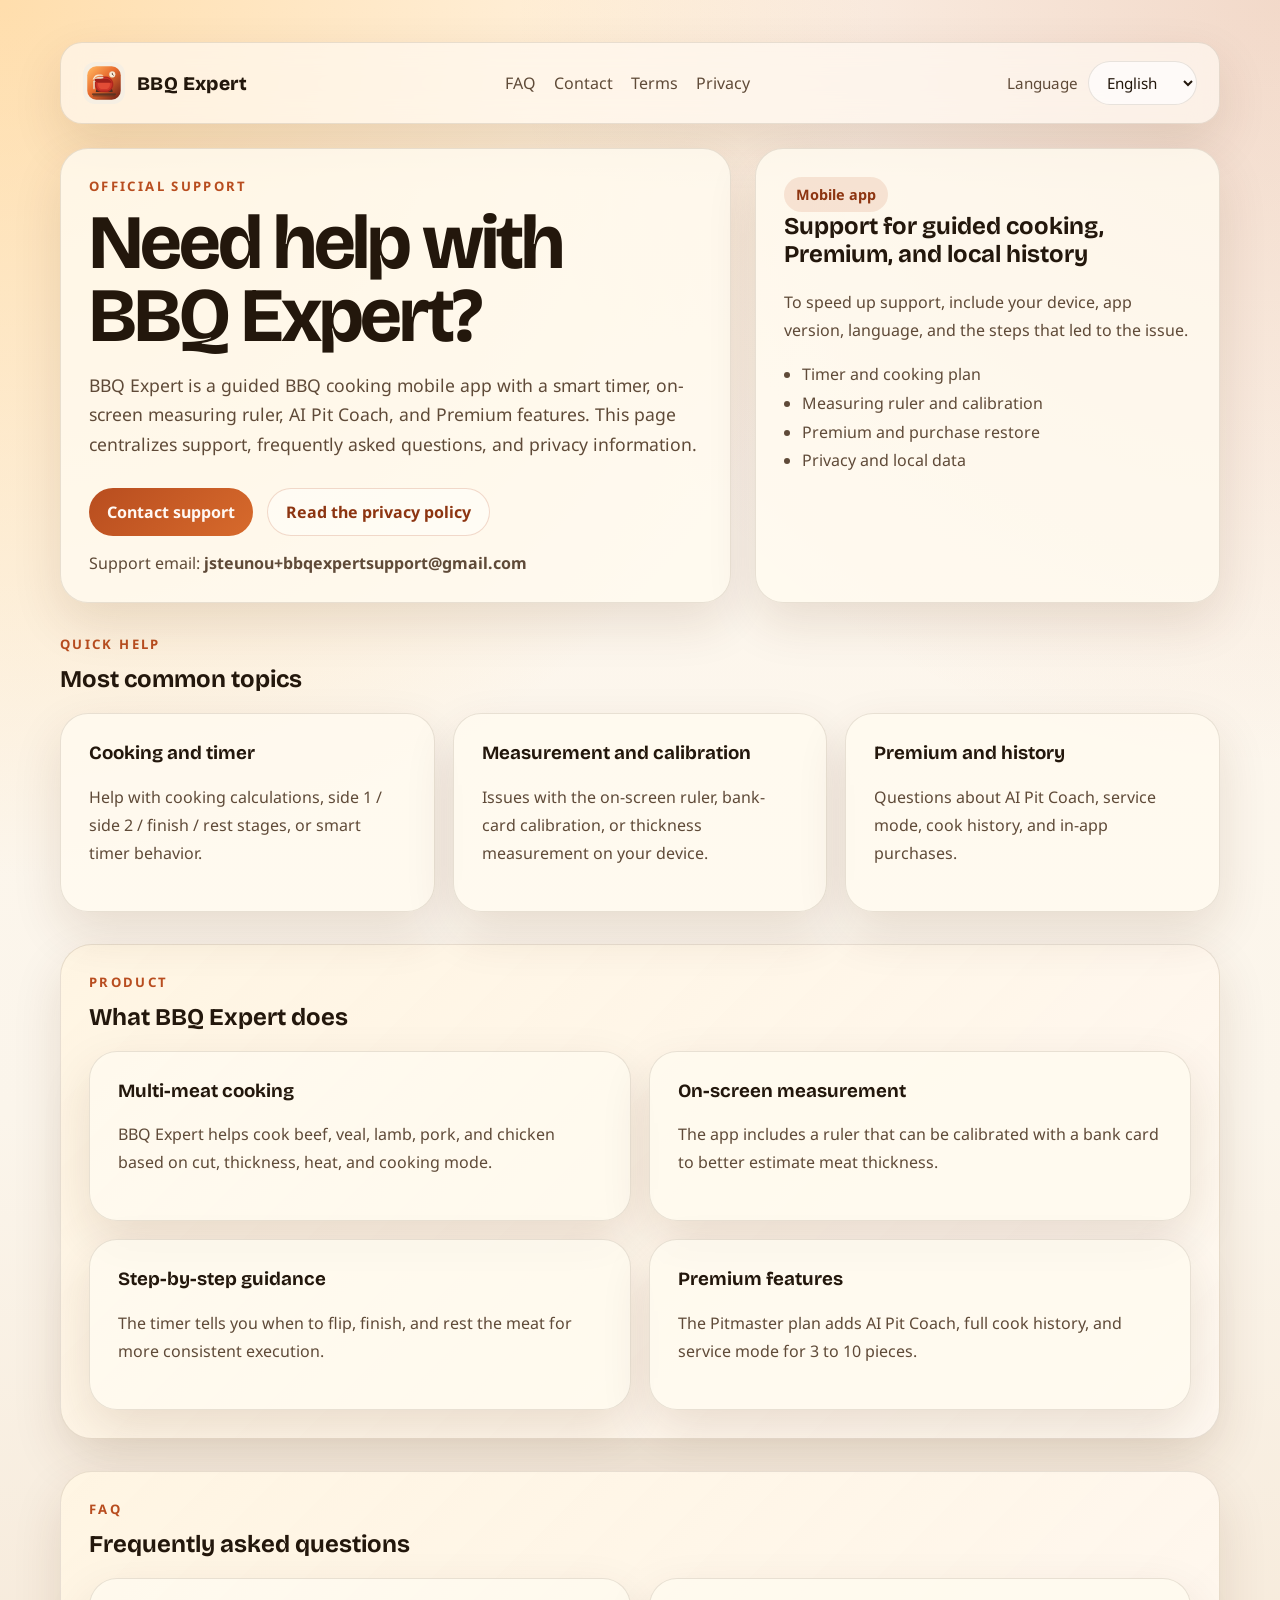
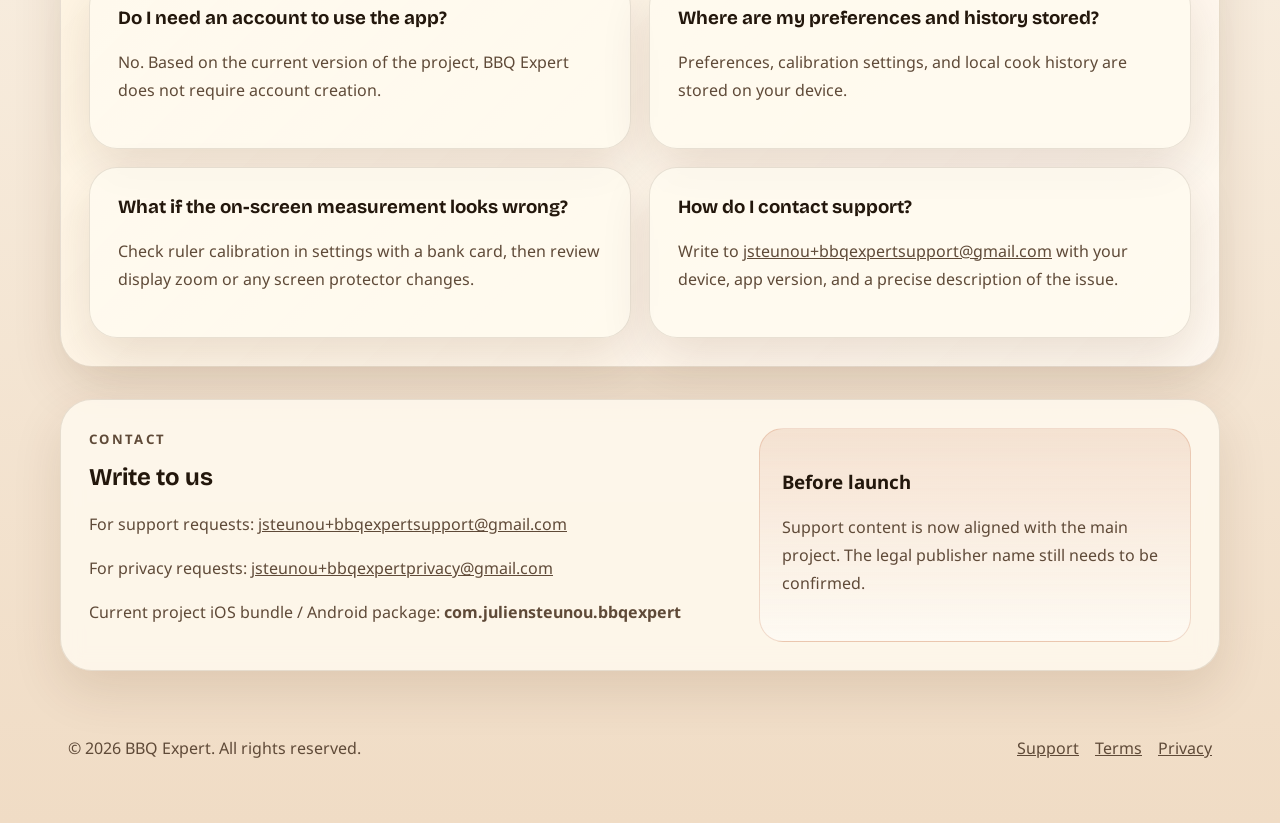
==== commit 847344fe: "EULA" ====
--- a/index.html
+++ b/index.html
@@ -27,6 +27,7 @@
           <div class="nav-links">
             <a href="#faq" data-i18n="navFaq">FAQ</a>
             <a href="#contact" data-i18n="navContact">Contact</a>
+            <a href="terms.html" data-i18n="navTerms">Conditions</a>
             <a href="privacy.html" data-i18n="navPrivacy">Confidentialité</a>
           </div>
           <label class="language-switcher">
@@ -248,6 +249,7 @@
         <p data-i18n="footerCopy">© 2026 BBQ Expert. Tous droits réservés.</p>
         <div class="footer-links">
           <a href="index.html" data-i18n="footerSupport">Support</a>
+          <a href="terms.html" data-i18n="footerTerms">Conditions</a>
           <a href="privacy.html" data-i18n="footerPrivacy">Confidentialité</a>
         </div>
       </footer>
